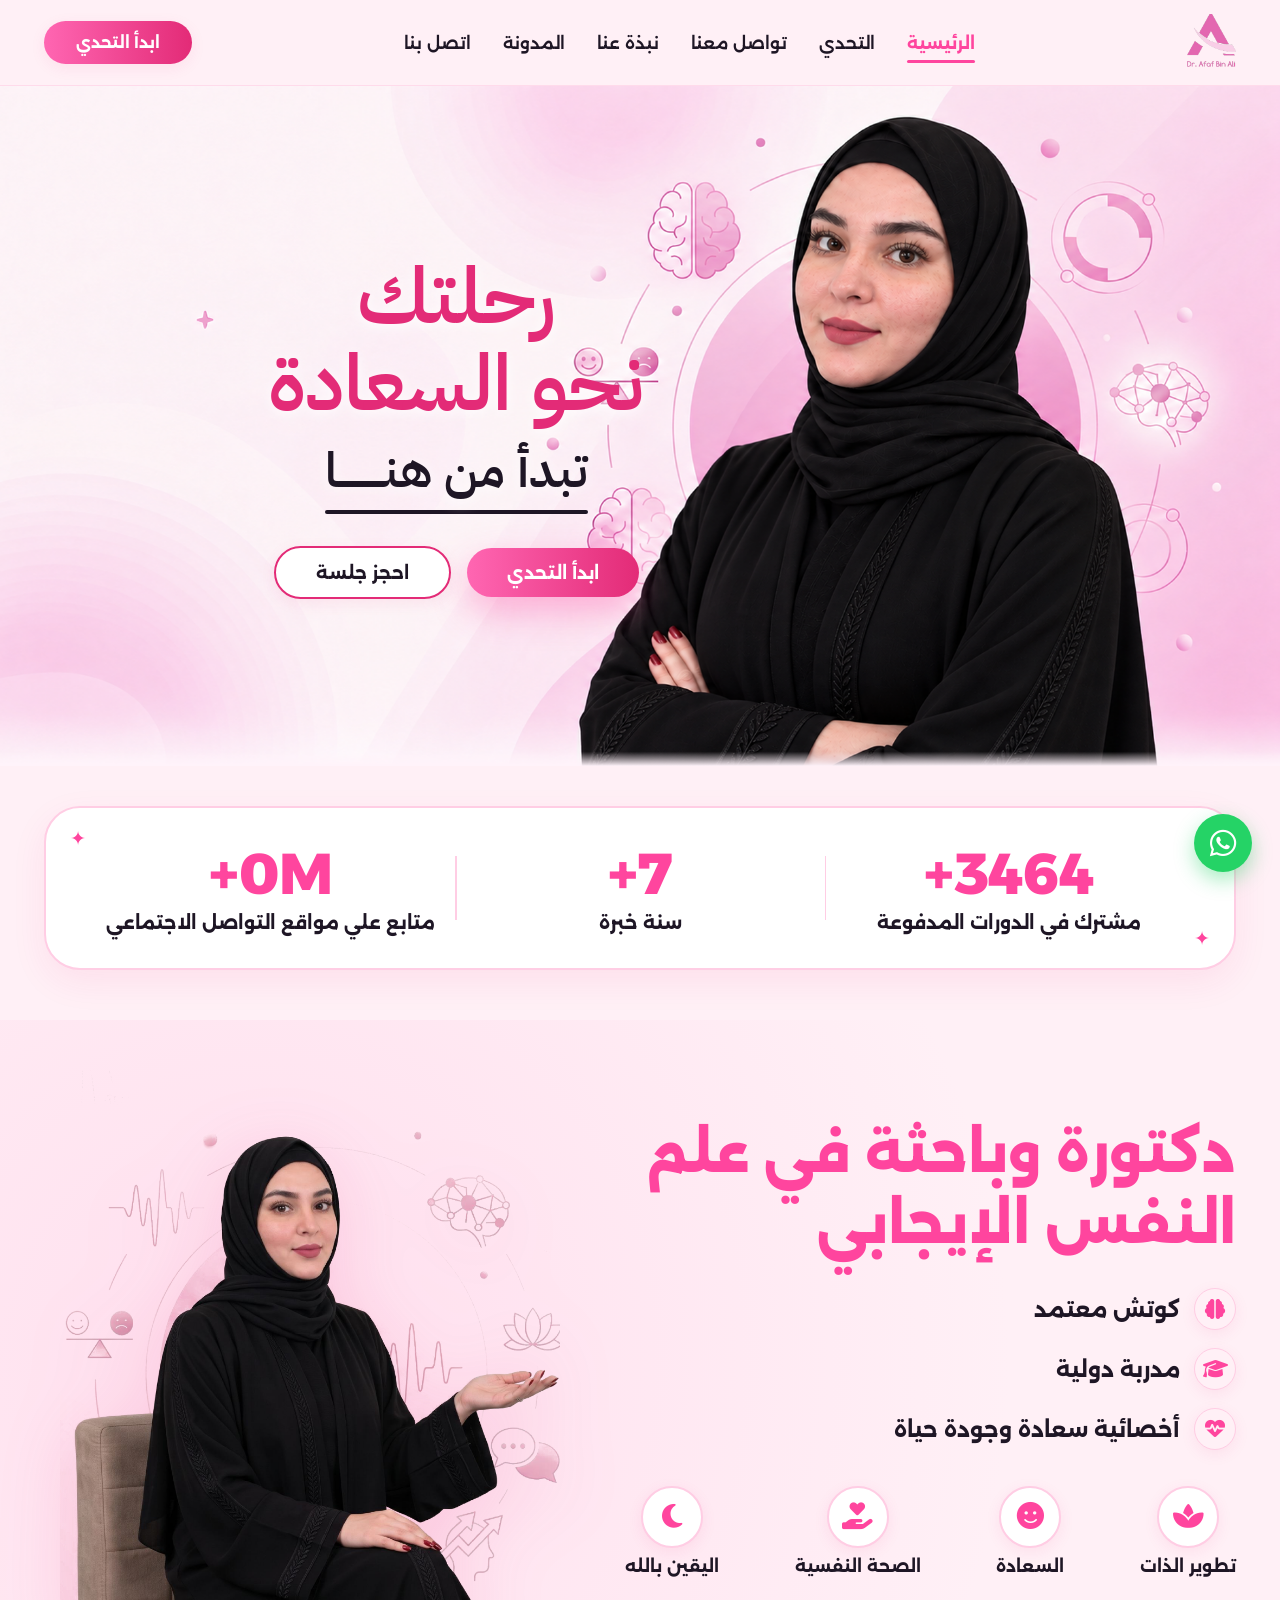
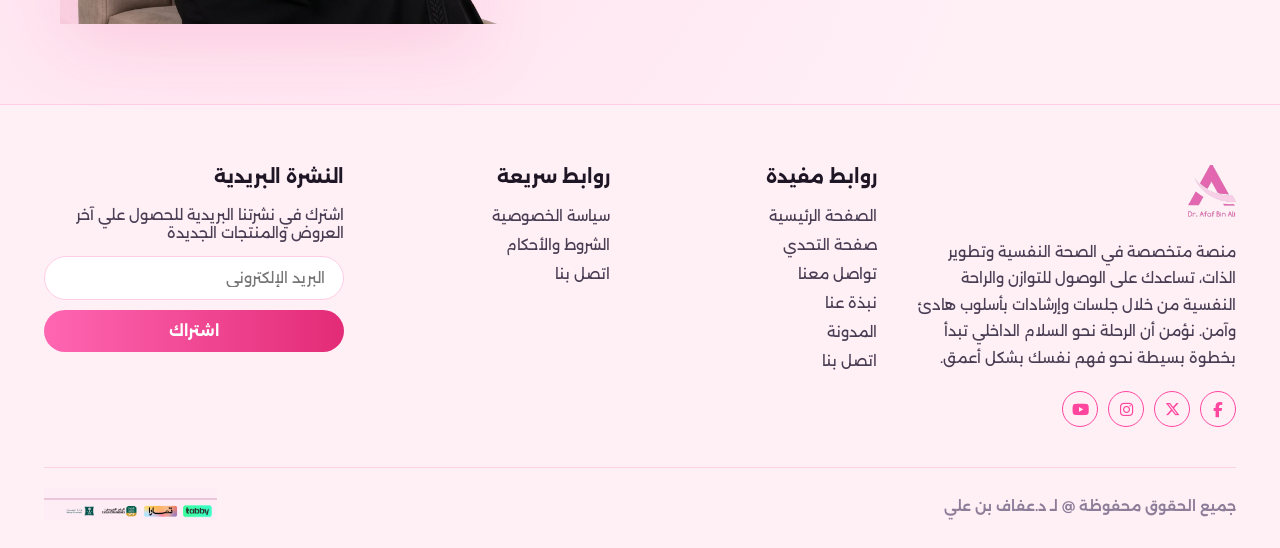
==== index.html @ 50ba805c "Initial commit: Complete Dr. Afaf Ben Ali website & assessment challenge page" ====
<!DOCTYPE html>
<html lang="ar" dir="rtl">
<head>
  <meta charset="UTF-8">
  <meta name="viewport" content="width=device-width, initial-scale=1.0">
  <title>د. عفاف بن علي | دكتورة وباحثة في علم النفس الإيجابي</title>
  
  <!-- SEO Meta Tags -->
  <meta name="description" content="منصة متخصصة في الصحة النفسية وتطوير الذات، تساعدك على الوصول للتوازن والراحة النفسية مع د. عفاف بن علي.">
  <meta name="keywords" content="عفاف بن علي, علم النفس الإيجابي, تطوير الذات, كوتش معتمد, الصحة النفسية, رحلتك نحو السعادة">
  <meta name="author" content="د. عفاف بن علي">
  
  <!-- Google Fonts: IBM Plex Sans Arabic + Alexandria + Cairo -->
  <link rel="preconnect" href="https://fonts.googleapis.com">
  <link rel="preconnect" href="https://fonts.gstatic.com" crossorigin>
  <link href="https://fonts.googleapis.com/css2?family=IBM+Plex+Sans+Arabic:wght@400;500;600;700&family=Alexandria:wght@400;600;700;800&family=Cairo:wght@400;600;700;800&display=swap" rel="stylesheet">
  
  <!-- Favicon -->
  <link rel="icon" type="image/png" href="assets/logo.png">
  
  <!-- FontAwesome Icons -->
  <link rel="stylesheet" href="https://cdnjs.cloudflare.com/ajax/libs/font-awesome/6.5.1/css/all.min.css">
  
  <!-- Core Stylesheet -->
  <link rel="stylesheet" href="index.css?v=4">
</head>
<body>

  <!-- ==================== SITE HEADER / NAVBAR ==================== -->
  <header class="site-header" id="header">
    <div class="container">
      <nav class="navbar">
        
        <!-- Logo -->
        <a href="#home" class="brand-logo" id="brandLogo">
          <img src="assets/logo.png" alt="د. عفاف بن علي - Dr. Afaf Ben Ali">
        </a>

        <!-- Navigation Links matching Figma -->
        <ul class="nav-menu" id="navMenu">
          <li><a href="#home" class="nav-link active">الرئيسية</a></li>
          <li><a href="challenge.html" class="nav-link">التحدي</a></li>
          <li><a href="#contact" class="nav-link">تواصل معنا</a></li>
          <li><a href="#about" class="nav-link">نبذة عنا</a></li>
          <li><a href="#blog" class="nav-link">المدونة</a></li>
          <li><a href="#contact" class="nav-link">اتصل بنا</a></li>
        </ul>

        <!-- Header CTA Button -->
        <div class="nav-cta">
          <a href="challenge.html" class="btn-pink-pill" id="headerCtaBtn">ابدأ التحدي</a>
        </div>

        <!-- Mobile Toggle Button -->
        <button class="mobile-toggle" id="mobileToggle" aria-label="القائمة">
          <i class="fa-solid fa-bars"></i>
        </button>

      </nav>
    </div>
  </header>

  <!-- ==================== HERO SECTION ==================== -->
  <section class="hero-section" id="home">
    <div class="container hero-container">

      <!-- Mobile-only full width visual -->
      <div class="hero-mobile-visual">
        <img src="assets/images/hero_person_mobile_blended.png" alt="د. عفاف بن علي" class="hero-mobile-img">
      </div>

      <!-- Text & Buttons Positioned on the LEFT (like Figma & PDF design) -->
      <div class="hero-content">
        <h1 class="hero-title">
          <div class="hero-title-line pink-title">رحلتك</div>
          <div class="hero-title-line pink-title">نحو السعادة</div>
          <div class="hero-title-line dark-title">
            تبدأ من هنـــــــــا
            <span class="title-underline"></span>
          </div>
        </h1>

        <div class="hero-buttons">
          <!-- Button 1 (Right in RTL): Solid Pink -->
          <a href="challenge.html" class="btn-hero-fill" id="heroStartBtn">ابدأ التحدي</a>
          <!-- Button 2 (Left in RTL): Outline Pink -->
          <a href="#book" class="btn-hero-outline" id="heroBookBtn">احجز جلسة</a>
        </div>
      </div>

    </div>
  </section>

  <!-- ==================== STATS COUNTER BAR ==================== -->
  <section class="stats-section" id="stats">
    <div class="container">
      <div class="stats-card">
        
        <!-- Stat Item 1 -->
        <div class="stat-item">
          <div class="stat-number" data-target="7000">+7000</div>
          <div class="stat-label">مشترك في الدورات المدفوعة</div>
        </div>

        <!-- Stat Item 2 -->
        <div class="stat-item">
          <div class="stat-number" data-target="16">+16</div>
          <div class="stat-label">سنة خبرة</div>
        </div>

        <!-- Stat Item 3 -->
        <div class="stat-item">
          <div class="stat-number" data-target="1000000">+1M</div>
          <div class="stat-label">متابع علي مواقع التواصل الاجتماعي</div>
        </div>

      </div>
    </div>
  </section>

  <!-- ==================== ABOUT & CREDENTIALS SECTION ==================== -->
  <section class="about-section" id="about">
    <div class="container">
      <div class="about-grid">
        
        <!-- Right Side (RTL): Title, Credentials & 4 Topic Badges -->
        <div class="about-content">
          <h2 class="about-title">
            دكتورة وباحثة
            <span class="pink-text">في علم النفس الإيجابي</span>
          </h2>

          <!-- Credentials List -->
          <ul class="credentials-list">
            <li class="credential-item">
              <span class="credential-icon"><i class="fa-solid fa-brain"></i></span>
              <span>كوتش معتمد</span>
            </li>
            <li class="credential-item">
              <span class="credential-icon"><i class="fa-solid fa-graduation-cap"></i></span>
              <span>مدربة دولية</span>
            </li>
            <li class="credential-item">
              <span class="credential-icon"><i class="fa-solid fa-heart-pulse"></i></span>
              <span>أخصائية سعادة وجودة حياة</span>
            </li>
          </ul>

          <!-- Topic Pill Badges Row (4 Items) -->
          <div class="topics-row">
            <div class="topic-badge-item">
              <div class="topic-circle"><i class="fa-solid fa-spa"></i></div>
              <span class="topic-title">تطوير الذات</span>
            </div>

            <div class="topic-badge-item">
              <div class="topic-circle"><i class="fa-solid fa-face-smile"></i></div>
              <span class="topic-title">السعادة</span>
            </div>

            <div class="topic-badge-item">
              <div class="topic-circle"><i class="fa-solid fa-hand-holding-heart"></i></div>
              <span class="topic-title">الصحة النفسية</span>
            </div>

            <div class="topic-badge-item">
              <div class="topic-circle"><i class="fa-solid fa-moon"></i></div>
              <span class="topic-title">اليقين بالله</span>
            </div>
          </div>

        </div>

        <!-- Left Side (RTL): Sitting Person Photo on Armchair -->
        <div class="about-visual">
          <img src="assets/images/about_person.png" alt="دكتورة وباحثة في علم النفس الإيجابي" class="about-person-img" id="aboutPersonImg">
        </div>

      </div>
    </div>
  </section>

  <!-- ==================== FOOTER SECTION ==================== -->
  <footer class="site-footer" id="contact">
    <div class="container">
      <div class="footer-grid">
        
        <!-- Col 1: Brand & Bio -->
        <div class="footer-brand">
          <img src="assets/logo.png" alt="د. عفاف بن علي" class="footer-logo">
          <p class="footer-desc">
            منصة متخصصة في الصحة النفسية وتطوير الذات، تساعدك على الوصول للتوازن والراحة النفسية من خلال جلسات وإرشادات بأسلوب هادئ وآمن. نؤمن أن الرحلة نحو السلام الداخلي تبدأ بخطوة بسيطة نحو فهم نفسك بشكل أعمق.
          </p>

          <!-- Social Links -->
          <div class="social-links">
            <a href="#" class="social-link" aria-label="Facebook"><i class="fa-brands fa-facebook-f"></i></a>
            <a href="#" class="social-link" aria-label="Twitter"><i class="fa-brands fa-x-twitter"></i></a>
            <a href="#" class="social-link" aria-label="Instagram"><i class="fa-brands fa-instagram"></i></a>
            <a href="#" class="social-link" aria-label="YouTube"><i class="fa-brands fa-youtube"></i></a>
          </div>
        </div>

        <!-- Col 2: Useful Links -->
        <div class="footer-column">
          <h3 class="footer-heading">روابط مفيدة</h3>
          <ul class="footer-menu">
            <li><a href="#home">الصفحة الرئيسية</a></li>
            <li><a href="#challenge">صفحة التحدي</a></li>
            <li><a href="#contact">تواصل معنا</a></li>
            <li><a href="#about">نبذة عنا</a></li>
            <li><a href="#blog">المدونة</a></li>
            <li><a href="#contact">اتصل بنا</a></li>
          </ul>
        </div>

        <!-- Col 3: Quick Links -->
        <div class="footer-column">
          <h3 class="footer-heading">روابط سريعة</h3>
          <ul class="footer-menu">
            <li><a href="#privacy">سياسة الخصوصية</a></li>
            <li><a href="#terms">الشروط والأحكام</a></li>
            <li><a href="#contact">اتصل بنا</a></li>
          </ul>
        </div>

        <!-- Col 4: Newsletter Box -->
        <div class="footer-column">
          <h3 class="footer-heading">النشرة البريدية</h3>
          <p class="newsletter-text">
            اشترك في نشرتنا البريدية للحصول علي آخر العروض والمنتجات الجديدة
          </p>
          
          <form class="newsletter-form" id="newsletterForm">
            <input type="email" placeholder="البريد الإلكتروني" class="input-pill" required id="newsletterInput">
            <button type="submit" class="btn-sub" id="newsletterSubmitBtn">اشتراك</button>
          </form>
        </div>

      </div>

      <!-- Bottom Bar & Payment Badges -->
      <div class="footer-bottom">
        <div class="copyright">
          جميع الحقوق محفوظة @ لـ د.عفاف بن علي
        </div>

        <div class="payment-badges">
          <img src="assets/images/payment_badges.png" alt="وسائل الدفع: تابي، تمارا، مدى، السجل التجاري" class="payment-img">
        </div>
      </div>

    </div>
  </footer>

  <!-- ==================== FLOATING WHATSAPP BUTTON ==================== -->
  <a href="https://wa.me/" target="_blank" rel="noopener noreferrer" class="whatsapp-float" aria-label="تواصل عبر واتساب" id="whatsappBtn">
    <i class="fa-brands fa-whatsapp"></i>
  </a>

  <!-- Core Javascript -->
  <script src="app.js"></script>

</body>
</html>
---- index.css ----
/* ==========================================================================
   DR. AFAF BEN ALI - FLUSH FAR LEFT HERO OVERLAY SYSTEM (الشماااااااااااااال)
   ========================================================================== */

@import url('https://fonts.googleapis.com/css2?family=IBM+Plex+Sans+Arabic:wght@400;500;600;700&family=Alexandria:wght@300;400;500;600;700;800;900&family=Cairo:wght@400;600;700;800;900&display=swap');

:root {
  --primary-pink: #E32B77;
  --bright-pink: #FF459E;
  --soft-pink-bg: #FFF0F6;
  --card-border: #FFCDE4;
  --text-dark: #1E1625;
  --text-body: #4A3E54;
  --text-muted: #8E7D99;
  --white: #FFFFFF;
  
  --btn-gradient: linear-gradient(90deg, #FF66B2 0%, #E32B77 100%);
  
  --shadow-sm: 0 4px 15px rgba(227, 43, 119, 0.08);
  --shadow-md: 0 12px 35px rgba(227, 43, 119, 0.14);
  --shadow-glow: 0 15px 35px rgba(255, 69, 158, 0.35);

  --font-main: 'Alexandria', 'Cairo', system-ui, sans-serif;
  --transition: all 0.3s cubic-bezier(0.16, 1, 0.3, 1);
}

*, *::before, *::after {
  box-sizing: border-box;
  margin: 0;
  padding: 0;
}

html, body {
  width: 100%;
  overflow-x: hidden;
  direction: rtl;
  scroll-behavior: smooth;
  font-family: var(--font-main);
  background-color: #FFF0F6;
  color: var(--text-dark);
}

a { text-decoration: none; color: inherit; transition: var(--transition); }
button { font-family: var(--font-main); border: none; outline: none; cursor: pointer; transition: var(--transition); }

.container {
  width: 100%;
  max-width: 1240px;
  margin: 0 auto;
  padding: 0 24px;
  position: relative;
}

/* ==================== SITE HEADER ==================== */
.site-header {
  position: relative;
  width: 100%;
  z-index: 1000;
  background: rgba(255, 240, 246, 0.96);
  backdrop-filter: blur(14px);
  -webkit-backdrop-filter: blur(14px);
  border-bottom: 1px solid rgba(255, 205, 228, 0.6);
}

.navbar {
  display: flex;
  align-items: center;
  justify-content: space-between;
  height: 85px;
}

.brand-logo img {
  height: 54px;
  width: auto;
  object-fit: contain;
}

.nav-menu {
  display: flex;
  align-items: center;
  gap: 32px;
  list-style: none;
}

.nav-link {
  font-size: 1.05rem;
  font-weight: 600;
  color: var(--text-dark);
  position: relative;
  padding: 6px 0;
}

.nav-link:hover, .nav-link.active {
  color: var(--bright-pink);
  font-weight: 700;
}

.nav-link.active::after {
  content: '';
  position: absolute;
  bottom: -4px;
  left: 0;
  right: 0;
  height: 3px;
  background: var(--bright-pink);
  border-radius: 99px;
}

.btn-pink-pill {
  padding: 12px 32px;
  font-size: 1rem;
  font-weight: 700;
  border-radius: 999px;
  background: var(--btn-gradient);
  color: var(--white);
  box-shadow: var(--shadow-sm);
  display: inline-flex;
  align-items: center;
  justify-content: center;
}

.btn-pink-pill:hover {
  transform: translateY(-2px);
  box-shadow: var(--shadow-glow);
}

.mobile-toggle {
  display: none;
  background: transparent;
  font-size: 1.8rem;
  color: var(--bright-pink);
}

/* ==========================================================================
/* ==========================================================================
   HERO SECTION - TEXT & BUTTONS POSITIONED ON THE LEFT (FIGMA & PDF DESIGN)
   ========================================================================== */
.hero-section {
  position: relative;
  width: 100%;
  min-height: 680px;
  background-image: url('assets/main_banner.png');
  background-repeat: no-repeat;
  background-position: right top;
  background-size: cover;
  display: flex;
  align-items: center;
  overflow: hidden;
}

.hero-mobile-visual {
  display: none;
}

.hero-container {
  display: flex;
  align-items: center;
  justify-content: flex-end; /* In RTL (dir="rtl"), flex-end is the LEFT SIDE! */
  width: 100%;
  max-width: 100%;
  padding-left: 20px;
  padding-right: 20px;
  margin: 0;
  height: 100%;
}

.hero-content {
  width: 100%;
  max-width: 873px;
  margin-right: auto; /* In RTL, pushes the element completely to the LEFT edge */
  margin-left: 0;
  text-align: center; /* Figma Horizontal align: Center */
  z-index: 10;
}

.hero-title {
  font-family: 'IBM Plex Sans Arabic', sans-serif;
  font-weight: 600;
  font-size: clamp(2.8rem, 6.2vw, 130px);
  line-height: clamp(3.1rem, 6.8vw, 145px);
  letter-spacing: 0;
  margin-bottom: 24px;
  text-align: center;
  text-shadow: 0 2px 14px rgba(255, 255, 255, 0.95);
}

.hero-title-line {
  display: block;
  text-align: center;
}

.hero-title .pink-title {
  color: var(--primary-pink);
  font-family: 'IBM Plex Sans Arabic', sans-serif;
  font-weight: 600;
}

.hero-title .dark-title {
  display: block;
  font-family: 'IBM Plex Sans Arabic', sans-serif;
  font-size: clamp(1.8rem, 3.8vw, 75px);
  line-height: 1.25;
  font-weight: 600;
  color: var(--text-dark);
  margin-top: 14px;
  position: relative;
  width: fit-content;
  margin-right: auto;
  margin-left: auto;
  text-align: center;
}

.hero-title .title-underline {
  display: block;
  width: 100%;
  height: 4px;
  background: var(--text-dark);
  border-radius: 2px;
  margin-top: 8px;
}

.hero-buttons {
  display: flex;
  align-items: center;
  justify-content: center;
  gap: 16px;
  margin-top: 32px;
}

/* Button 1 (Right in RTL): Solid Pink */
.btn-hero-fill {
  padding: 14px 40px;
  font-size: 1.1rem;
  font-weight: 700;
  color: var(--white);
  background: var(--btn-gradient);
  border-radius: 999px;
  box-shadow: var(--shadow-glow);
  display: inline-flex;
  align-items: center;
  justify-content: center;
  white-space: nowrap;
}

.btn-hero-fill:hover {
  transform: translateY(-3px);
  box-shadow: 0 16px 36px rgba(227, 43, 119, 0.45);
}

/* Button 2 (Left in RTL): Outline Pink */
.btn-hero-outline {
  padding: 14px 40px;
  font-size: 1.1rem;
  font-weight: 700;
  color: var(--text-dark);
  background: rgba(255, 255, 255, 0.95);
  border: 2px solid var(--primary-pink);
  border-radius: 999px;
  box-shadow: var(--shadow-sm);
  display: inline-flex;
  align-items: center;
  justify-content: center;
  white-space: nowrap;
  backdrop-filter: blur(8px);
  -webkit-backdrop-filter: blur(8px);
}

.btn-hero-outline:hover {
  background: rgba(227, 43, 119, 0.08);
  color: var(--primary-pink);
  transform: translateY(-3px);
}

/* ==================== STATS SECTION ==================== */
.stats-section {
  padding: 40px 0 50px 0;
  position: relative;
  z-index: 20;
}

.stats-card {
  background: var(--white);
  border: 2px solid var(--card-border);
  border-radius: 36px;
  padding: 34px 40px;
  box-shadow: 0 12px 35px rgba(227, 43, 119, 0.08);
  display: grid;
  grid-template-columns: repeat(3, 1fr);
  align-items: center;
  position: relative;
}

.stats-card::before, .stats-card::after {
  content: '✦';
  position: absolute;
  color: var(--bright-pink);
  font-size: 1.2rem;
}

.stats-card::before { top: 18px; left: 24px; }
.stats-card::after { bottom: 18px; right: 24px; }

.stat-item {
  text-align: center;
  position: relative;
  padding: 0 16px;
}

.stat-item:not(:last-child)::after {
  content: '';
  position: absolute;
  top: 15%;
  left: 0;
  height: 70%;
  width: 1.5px;
  background: var(--card-border);
}

.stat-number {
  font-size: 3.6rem;
  font-weight: 800;
  color: var(--bright-pink);
  line-height: 1.1;
  direction: ltr;
  display: inline-block;
}

.stat-label {
  font-size: 1.15rem;
  font-weight: 700;
  color: var(--text-dark);
  margin-top: 6px;
}

/* ==================== ABOUT SECTION ==================== */
.about-section {
  padding: 50px 0 80px 0;
  background: radial-gradient(circle at 20% 50%, rgba(255, 192, 223, 0.35) 0%, rgba(255, 240, 246, 0) 70%);
}

.about-grid {
  display: grid;
  grid-template-columns: 1.15fr 1fr;
  align-items: center;
  gap: 50px;
}

.about-visual {
  display: flex;
  justify-content: center;
  position: relative;
}

.about-person-img {
  width: 100%;
  max-width: 500px;
  height: auto;
  object-fit: contain;
  filter: drop-shadow(0 15px 35px rgba(227, 43, 119, 0.15));
}

.about-content {
  text-align: right;
}

.about-title {
  font-size: 3.4rem;
  font-weight: 800;
  color: var(--bright-pink);
  line-height: 1.3;
  margin-bottom: 28px;
}

.about-title .pink-text {
  color: var(--bright-pink);
}

.credentials-list {
  display: flex;
  flex-direction: column;
  gap: 18px;
  margin-bottom: 36px;
  list-style: none;
}

.credential-item {
  display: flex;
  align-items: center;
  justify-content: flex-start;
  gap: 14px;
  font-size: 1.35rem;
  font-weight: 700;
  color: var(--text-dark);
}

.credential-icon {
  width: 42px;
  height: 42px;
  border-radius: 50%;
  background: #FFF0F6;
  border: 1px solid var(--card-border);
  display: flex;
  align-items: center;
  justify-content: center;
  color: var(--bright-pink);
  font-size: 1.25rem;
  flex-shrink: 0;
  box-shadow: var(--shadow-sm);
}

.topics-row {
  display: flex;
  align-items: center;
  justify-content: space-between;
  gap: 16px;
}

.topic-badge-item {
  display: flex;
  flex-direction: column;
  align-items: center;
  gap: 8px;
  text-align: center;
}

.topic-circle {
  width: 62px;
  height: 62px;
  border-radius: 50%;
  background: var(--white);
  border: 2px solid var(--card-border);
  display: flex;
  align-items: center;
  justify-content: center;
  font-size: 1.7rem;
  color: var(--bright-pink);
  box-shadow: var(--shadow-sm);
  transition: var(--transition);
}

.topic-badge-item:hover .topic-circle {
  transform: translateY(-4px) scale(1.06);
  border-color: var(--bright-pink);
}

.topic-title {
  font-size: 1.05rem;
  font-weight: 700;
  color: var(--text-dark);
}

/* ==================== FOOTER ==================== */
.site-footer {
  background: #FFF0F6;
  border-top: 1px solid var(--card-border);
  padding: 60px 0 24px 0;
}

.footer-grid {
  display: grid;
  grid-template-columns: 1.4fr 1fr 1fr 1.3fr;
  gap: 36px;
  margin-bottom: 40px;
}

.footer-logo {
  height: 52px;
  margin-bottom: 18px;
}

.footer-desc {
  font-size: 0.92rem;
  line-height: 1.8;
  color: var(--text-body);
  margin-bottom: 20px;
}

.social-links {
  display: flex;
  align-items: center;
  gap: 10px;
}

.social-link {
  width: 36px;
  height: 36px;
  border-radius: 50%;
  border: 1px solid var(--bright-pink);
  color: var(--bright-pink);
  display: flex;
  align-items: center;
  justify-content: center;
  font-size: 0.95rem;
}

.social-link:hover {
  background: var(--bright-pink);
  color: var(--white);
}

.footer-heading {
  font-size: 1.15rem;
  font-weight: 700;
  color: var(--text-dark);
  margin-bottom: 18px;
}

.footer-menu {
  list-style: none;
  display: flex;
  flex-direction: column;
  gap: 10px;
}

.footer-menu a {
  font-size: 0.92rem;
  color: var(--text-body);
}

.footer-menu a:hover {
  color: var(--bright-pink);
}

.newsletter-text {
  font-size: 0.92rem;
  color: var(--text-body);
  margin-bottom: 14px;
}

.newsletter-form {
  display: flex;
  flex-direction: column;
  gap: 10px;
}

.input-pill {
  width: 100%;
  padding: 12px 18px;
  border-radius: 999px;
  border: 1.5px solid var(--card-border);
  outline: none;
  font-family: var(--font-main);
  font-size: 0.92rem;
  background: var(--white);
}

.input-pill:focus {
  border-color: var(--bright-pink);
}

.btn-sub {
  padding: 12px 24px;
  border-radius: 999px;
  background: var(--btn-gradient);
  color: var(--white);
  font-weight: 700;
  font-size: 0.92rem;
}

.footer-bottom {
  border-top: 1px solid rgba(227, 43, 119, 0.15);
  padding-top: 20px;
  display: flex;
  align-items: center;
  justify-content: space-between;
  flex-wrap: wrap;
  gap: 16px;
}

.copyright {
  font-size: 0.88rem;
  font-weight: 600;
  color: var(--text-muted);
}

.payment-img {
  height: 32px;
  width: auto;
  object-fit: contain;
}

/* Floating WhatsApp Button */
.whatsapp-float {
  position: fixed;
  bottom: 28px;
  right: 28px;
  width: 58px;
  height: 58px;
  border-radius: 50%;
  background: #25D366;
  color: white;
  display: flex;
  align-items: center;
  justify-content: center;
  font-size: 1.9rem;
  box-shadow: 0 8px 20px rgba(37, 211, 102, 0.4);
  z-index: 999;
}

.whatsapp-float:hover {
  transform: scale(1.1);
}

/* ==================== RESPONSIVE DESIGN (ALL DEVICES) ==================== */
@media (max-width: 1200px) {
  .hero-container {
    padding-left: 40px;
    padding-right: 40px;
  }
  .about-person-img {
    max-width: 440px;
  }
  .about-grid {
    gap: 36px;
  }
}

@media (max-width: 992px) {
  /* Navbar & Mobile Menu Drawer */
  .site-header {
    width: 100% !important;
    max-width: 100vw !important;
    box-sizing: border-box !important;
  }

  .site-header .container {
    padding: 0 16px !important;
    width: 100% !important;
    max-width: 100% !important;
    box-sizing: border-box !important;
  }

  .navbar {
    height: 75px;
    display: flex !important;
    direction: rtl !important;
    align-items: center !important;
    justify-content: space-between !important;
    width: 100% !important;
    max-width: 100% !important;
    box-sizing: border-box !important;
  }

  .brand-logo {
    display: flex !important;
    align-items: center !important;
    z-index: 1001 !important;
    flex-shrink: 0 !important;
  }

  .brand-logo img {
    height: 48px !important;
    width: auto !important;
    display: block !important;
    object-fit: contain !important;
  }

  .nav-cta {
    display: none !important;
  }

  .mobile-toggle {
    display: flex !important;
    align-items: center !important;
    justify-content: center !important;
    width: 44px !important;
    height: 44px !important;
    font-size: 1.5rem !important;
    color: var(--bright-pink) !important;
    background: #ffffff !important;
    border: 1.5px solid var(--card-border) !important;
    border-radius: 12px !important;
    box-shadow: var(--shadow-sm) !important;
    cursor: pointer !important;
    flex-shrink: 0 !important;
  }

  .nav-menu {
    position: fixed;
    top: 75px;
    left: 0;
    right: 0;
    background: rgba(255, 240, 246, 0.98);
    backdrop-filter: blur(20px);
    -webkit-backdrop-filter: blur(20px);
    flex-direction: column;
    padding: 24px;
    gap: 16px;
    border-bottom: 2px solid var(--card-border);
    box-shadow: 0 16px 36px rgba(227, 43, 119, 0.15);
    transform: translateY(-130%);
    opacity: 0;
    pointer-events: none;
    transition: transform 0.35s cubic-bezier(0.16, 1, 0.3, 1), opacity 0.3s ease;
    z-index: 999;
    display: none !important;
  }

  .nav-menu.active {
    transform: translateY(0);
    opacity: 1;
    pointer-events: auto;
    display: flex !important;
  }

  .nav-link {
    font-size: 1.15rem;
    text-align: center;
    padding: 8px 0;
    width: 100%;
  }

  /* HERO ON MOBILE: IMAGE ON TOP (FULL WIDTH), TEXT BELOW */
  .hero-section {
    background-image: none !important;
    background: radial-gradient(circle at 50% 18%, rgba(255, 192, 223, 0.45) 0%, rgba(255, 240, 246, 1) 65%), #FFF0F6 !important;
    min-height: auto;
    padding: 0 0 36px 0;
  }

  .hero-container {
    display: flex;
    flex-direction: column;
    align-items: center;
    justify-content: center;
    padding: 0;
    width: 100%;
    max-width: 100%;
    margin: 0 auto;
  }

  .hero-mobile-visual {
    display: block !important;
    width: 100%;
    margin: 0 0 16px 0;
    padding: 0;
    line-height: 0;
    overflow: hidden;
  }

  .hero-mobile-img {
    width: 100% !important;
    max-width: 100% !important;
    height: auto !important;
    display: block !important;
    margin: 0 !important;
    border-radius: 0 !important;
  }

  .hero-content {
    width: 100%;
    max-width: 540px;
    margin: 0 auto;
    text-align: center;
    background: transparent !important;
    box-shadow: none !important;
    border: none !important;
    padding: 0 20px !important;
    box-sizing: border-box;
    backdrop-filter: none !important;
    -webkit-backdrop-filter: none !important;
  }

  .hero-title {
    font-family: 'IBM Plex Sans Arabic', sans-serif;
    font-size: clamp(2rem, 7vw, 3rem);
    text-align: center;
    line-height: 1.25;
    margin-bottom: 16px;
    text-shadow: none;
  }

  .hero-title-line {
    text-align: center;
  }

  .hero-title .dark-title {
    margin: 10px auto 0 auto;
    font-size: clamp(1.5rem, 5vw, 2.2rem);
    text-align: center;
    width: fit-content;
  }

  .hero-buttons {
    display: flex;
    flex-direction: column;
    align-items: center;
    justify-content: center;
    gap: 12px;
    width: 100%;
    max-width: 320px;
    margin: 24px auto 0 auto;
  }

  .btn-hero-fill, .btn-hero-outline {
    width: 100%;
    text-align: center;
    padding: 13px 24px;
    font-size: 1.05rem;
  }

  /* STATS SECTION */
  .stats-section {
    padding: 20px 0 40px 0;
  }

  .stats-card {
    grid-template-columns: 1fr;
    gap: 24px;
    padding: 28px 24px;
    border-radius: 28px;
  }

  .stat-item:not(:last-child)::after {
    display: block;
    top: auto;
    bottom: -12px;
    left: 15%;
    right: 15%;
    width: 70%;
    height: 1.5px;
  }

  /* ABOUT ON MOBILE: IMAGE ON TOP, TEXT BELOW */
  .about-section {
    padding: 40px 0 60px 0;
  }

  .about-grid {
    grid-template-columns: 1fr;
    gap: 32px;
    text-align: center;
  }

  .about-visual {
    order: -1; /* Picture on top */
    display: flex;
    justify-content: center;
    align-items: center;
    width: 100%;
  }

  .about-person-img {
    max-width: 360px;
    width: 85%;
    display: block;
    margin: 0 auto;
  }

  .about-content {
    order: 2;
    text-align: center;
    max-width: 540px;
    margin: 0 auto;
  }

  .about-title {
    font-size: clamp(2rem, 5.5vw, 2.7rem);
    text-align: center;
    margin-bottom: 24px;
  }

  .credentials-list {
    display: flex;
    flex-direction: column;
    align-items: center;
    gap: 16px;
    max-width: 340px;
    margin: 0 auto 32px auto;
  }

  .credential-item {
    display: flex;
    align-items: center;
    justify-content: flex-start;
    gap: 14px;
    width: 100%;
    font-size: 1.15rem;
  }

  .credential-icon {
    width: 42px;
    height: 42px;
    border-radius: 50%;
    background: #FFF0F6;
    border: 1px solid var(--card-border);
    display: flex;
    align-items: center;
    justify-content: center;
    color: var(--bright-pink);
    font-size: 1.2rem;
    flex-shrink: 0;
    box-shadow: var(--shadow-sm);
  }

  /* 4 Topic Badges on Mobile: Balanced 2x2 Grid */
  .topics-row {
    display: grid;
    grid-template-columns: repeat(2, 1fr);
    gap: 20px 16px;
    max-width: 320px;
    margin: 0 auto;
  }

  .topic-badge-item {
    display: flex;
    flex-direction: column;
    align-items: center;
    gap: 8px;
    text-align: center;
  }

  /* FOOTER */
  .footer-grid {
    grid-template-columns: 1fr;
    text-align: center;
    gap: 32px;
  }

  .footer-brand {
    display: flex;
    flex-direction: column;
    align-items: center;
  }

  .footer-desc {
    text-align: center;
    max-width: 90%;
    margin: 0 auto 20px auto;
  }

  .social-links {
    justify-content: center;
  }

  .footer-column {
    text-align: center;
  }

  .newsletter-form {
    max-width: 320px;
    margin: 0 auto;
  }

  .footer-bottom {
    flex-direction: column;
    text-align: center;
    gap: 16px;
  }

  .whatsapp-float {
    bottom: 20px;
    right: 20px;
    width: 52px;
    height: 52px;
    font-size: 1.6rem;
  }
}

@media (max-width: 576px) {
  .hero-mobile-img {
    width: 100% !important;
    max-width: 100% !important;
    border-radius: 0 !important;
  }

  .about-person-img {
    max-width: 310px;
    width: 90%;
  }

  .stats-card {
    padding: 22px 16px;
  }

  .stat-number {
    font-size: 2.7rem;
  }

  .stat-label {
    font-size: 0.95rem;
  }

  .topic-circle {
    width: 56px;
    height: 56px;
    font-size: 1.45rem;
  }

  .topic-title {
    font-size: 0.92rem;
  }
}
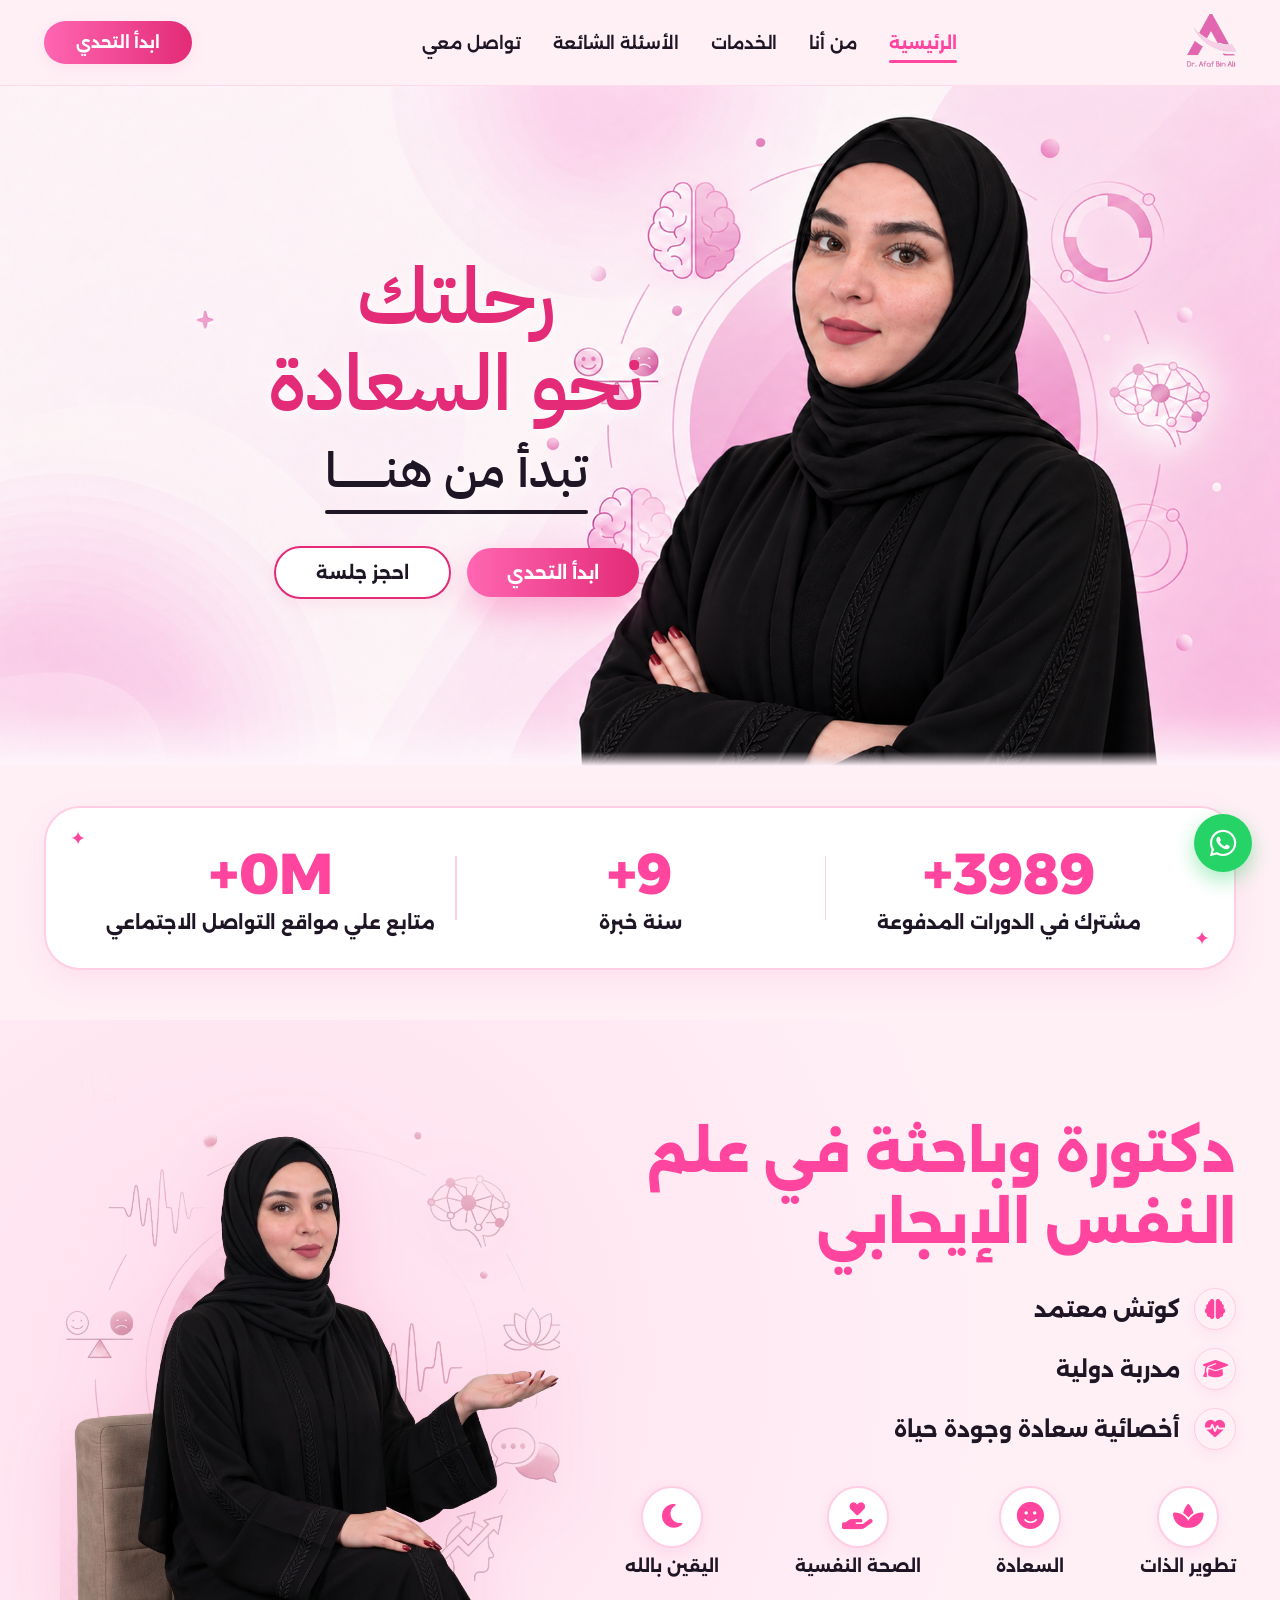
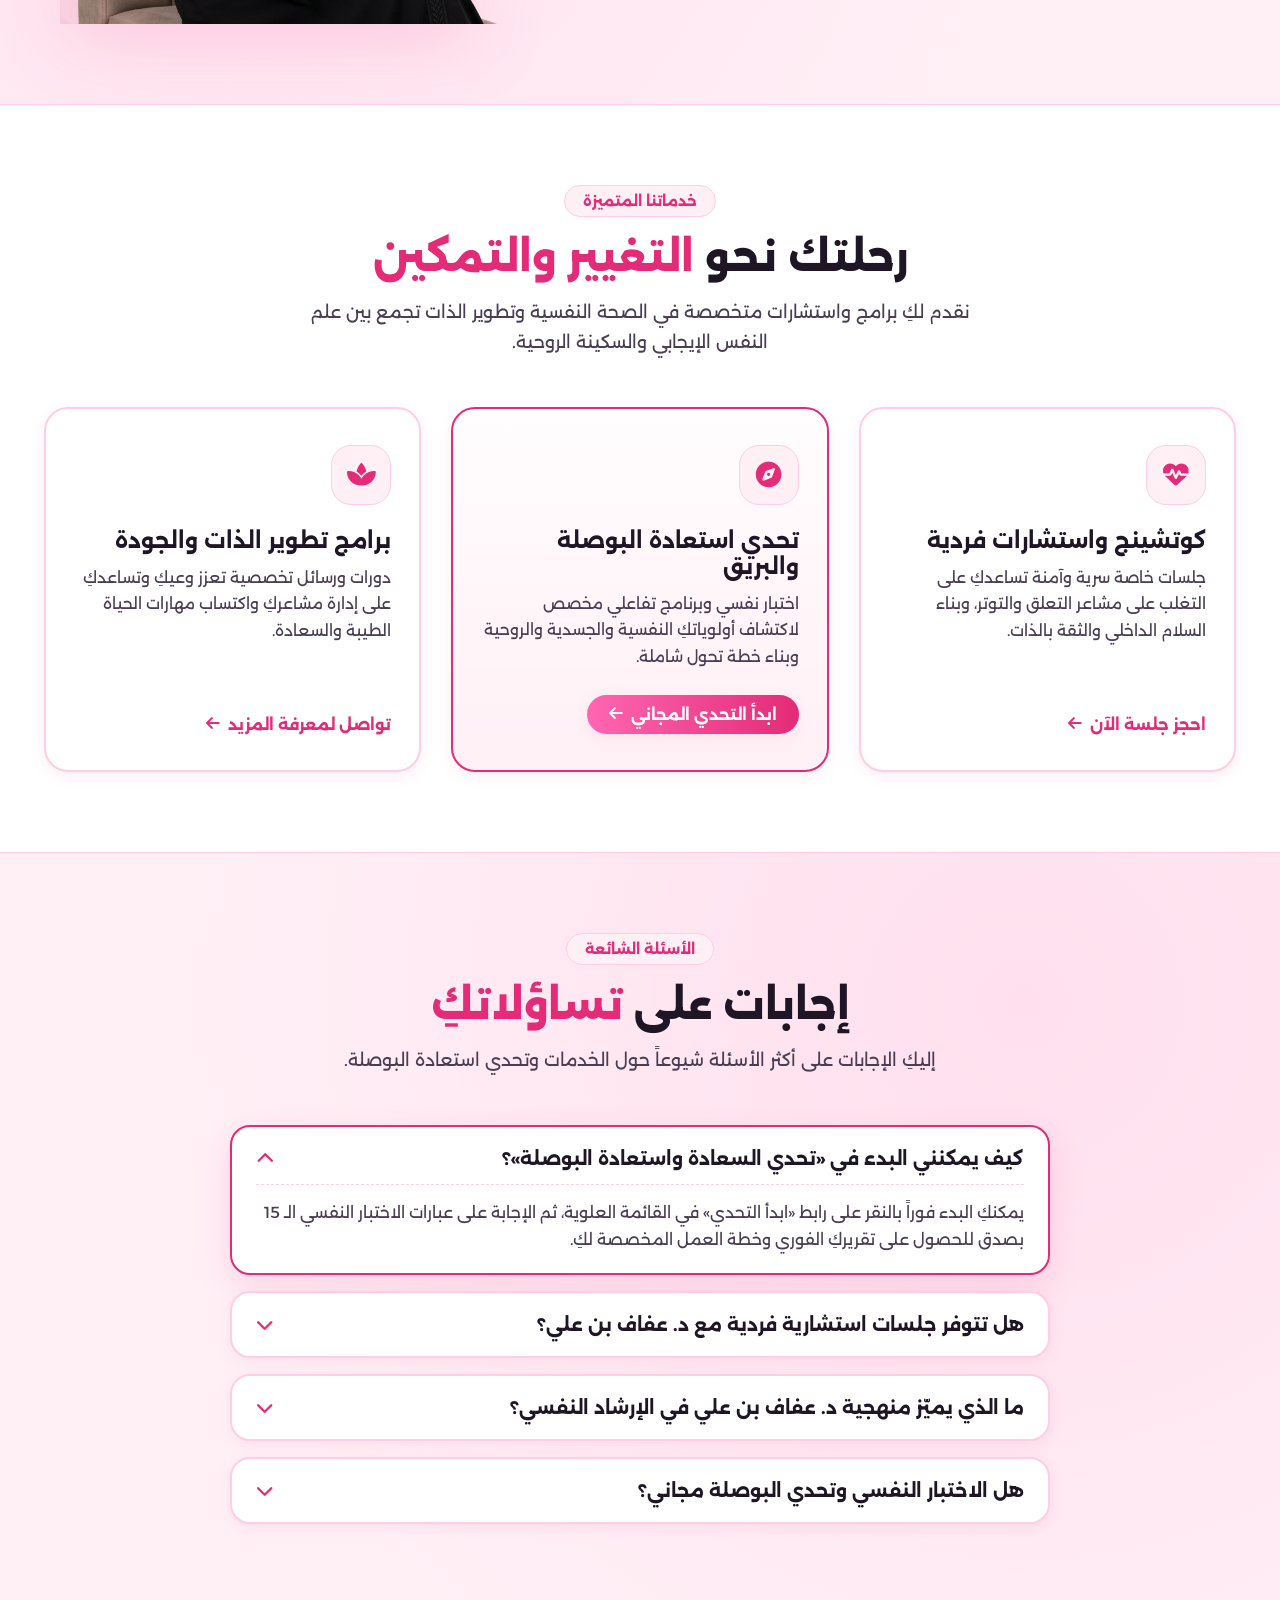
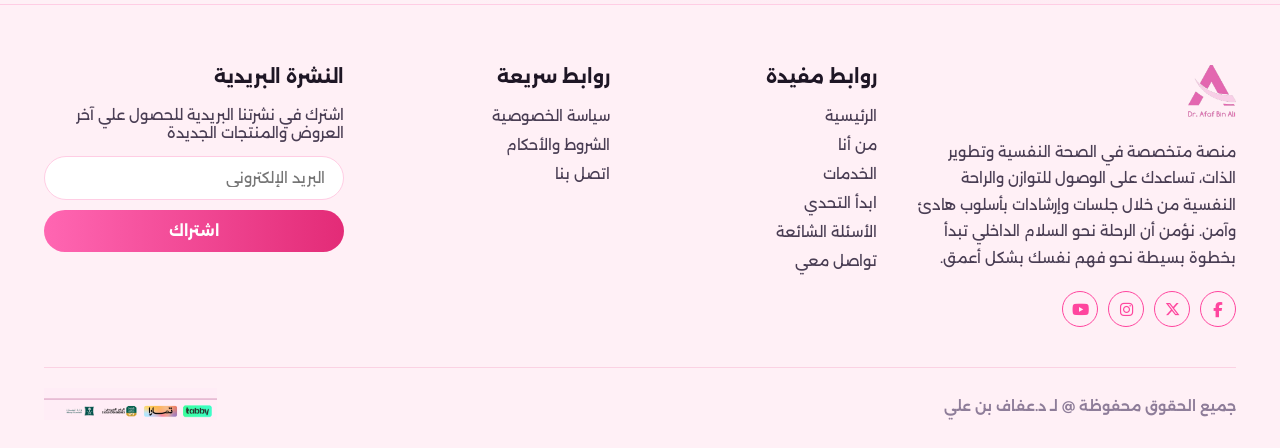
==== commit c02a1bef: "Update navbar links order, add Services & FAQ sections, and restore header CTA button" ====
--- a/index.html
+++ b/index.html
@@ -36,14 +36,14 @@
           <img src="assets/logo.png" alt="د. عفاف بن علي - Dr. Afaf Ben Ali">
         </a>
 
-        <!-- Navigation Links matching Figma -->
+        <!-- Navigation Links matching design -->
         <ul class="nav-menu" id="navMenu">
           <li><a href="#home" class="nav-link active">الرئيسية</a></li>
-          <li><a href="challenge.html" class="nav-link">التحدي</a></li>
-          <li><a href="#contact" class="nav-link">تواصل معنا</a></li>
-          <li><a href="#about" class="nav-link">نبذة عنا</a></li>
-          <li><a href="#blog" class="nav-link">المدونة</a></li>
-          <li><a href="#contact" class="nav-link">اتصل بنا</a></li>
+          <li><a href="#about" class="nav-link">من أنا</a></li>
+          <li><a href="#services" class="nav-link">الخدمات</a></li>
+          <li><a href="#faq" class="nav-link">الأسئلة الشائعة</a></li>
+          <li><a href="#contact" class="nav-link">تواصل معي</a></li>
+          <li class="mobile-only-link"><a href="challenge.html" class="nav-link">ابدأ التحدي</a></li>
         </ul>
 
         <!-- Header CTA Button -->
@@ -180,6 +180,116 @@
     </div>
   </section>
 
+  <!-- ==================== SERVICES SECTION ==================== -->
+  <section class="services-section" id="services">
+    <div class="container">
+      <div class="section-header text-center">
+        <span class="section-subtitle-badge">خدماتنا المتميزة</span>
+        <h2 class="section-title">رحلتك نحو <span class="pink-text">التغيير والتمكين</span></h2>
+        <p class="section-description">
+          نقدم لكِ برامج واستشارات متخصصة في الصحة النفسية وتطوير الذات تجمع بين علم النفس الإيجابي والسكينة الروحية.
+        </p>
+      </div>
+
+      <div class="services-grid">
+        <!-- Service Card 1 -->
+        <div class="service-card">
+          <div class="service-icon-wrap">
+            <i class="fa-solid fa-heart-pulse"></i>
+          </div>
+          <h3 class="service-card-title">كوتشينج واستشارات فردية</h3>
+          <p class="service-card-desc">
+            جلسات خاصة سرية وآمنة تساعدكِ على التغلب على مشاعر التعلق والتوتر، وبناء السلام الداخلي والثقة بالذات.
+          </p>
+          <a href="#contact" class="service-link">احجز جلسة الآن <i class="fa-solid fa-arrow-left"></i></a>
+        </div>
+
+        <!-- Service Card 2 -->
+        <div class="service-card feature-card">
+          <div class="service-icon-wrap">
+            <i class="fa-solid fa-compass"></i>
+          </div>
+          <h3 class="service-card-title">تحدي استعادة البوصلة والبريق</h3>
+          <p class="service-card-desc">
+            اختبار نفسي وبرنامج تفاعلي مخصص لاكتشاف أولوياتكِ النفسية والجسدية والروحية وبناء خطة تحول شاملة.
+          </p>
+          <a href="challenge.html" class="service-link btn-service-pink">ابدأ التحدي المجاني <i class="fa-solid fa-arrow-left"></i></a>
+        </div>
+
+        <!-- Service Card 3 -->
+        <div class="service-card">
+          <div class="service-icon-wrap">
+            <i class="fa-solid fa-spa"></i>
+          </div>
+          <h3 class="service-card-title">برامج تطوير الذات والجودة</h3>
+          <p class="service-card-desc">
+            دورات ورسائل تخصصية تعزز وعيكِ وتساعدكِ على إدارة مشاعركِ واكتساب مهارات الحياة الطيبة والسعادة.
+          </p>
+          <a href="#contact" class="service-link">تواصل لمعرفة المزيد <i class="fa-solid fa-arrow-left"></i></a>
+        </div>
+      </div>
+    </div>
+  </section>
+
+  <!-- ==================== FAQ SECTION ==================== -->
+  <section class="faq-section" id="faq">
+    <div class="container">
+      <div class="section-header text-center">
+        <span class="section-subtitle-badge">الأسئلة الشائعة</span>
+        <h2 class="section-title">إجابات على <span class="pink-text">تساؤلاتكِ</span></h2>
+        <p class="section-description">
+          إليكِ الإجابات على أكثر الأسئلة شيوعاً حول الخدمات وتحدي استعادة البوصلة.
+        </p>
+      </div>
+
+      <div class="faq-container">
+        <!-- FAQ 1 -->
+        <details class="faq-item" open>
+          <summary class="faq-question">
+            <span>كيف يمكنني البدء في «تحدي السعادة واستعادة البوصلة»؟</span>
+            <i class="fa-solid fa-chevron-down faq-icon"></i>
+          </summary>
+          <div class="faq-answer">
+            <p>يمكنكِ البدء فوراً بالنقر على رابط «ابدأ التحدي» في القائمة العلوية، ثم الإجابة على عبارات الاختبار النفسي الـ 15 بصدق للحصول على تقريركِ الفوري وخطة العمل المخصصة لكِ.</p>
+          </div>
+        </details>
+
+        <!-- FAQ 2 -->
+        <details class="faq-item">
+          <summary class="faq-question">
+            <span>هل تتوفر جلسات استشارية فردية مع د. عفاف بن علي؟</span>
+            <i class="fa-solid fa-chevron-down faq-icon"></i>
+          </summary>
+          <div class="faq-answer">
+            <p>نعم، تتوفر جلسات كوتشينج وإرشاد نفسي أونلاين في بيئة آمنة وداعمة لمساعدتكِ على تجاوز التحديات واستعادة التوازن النفسي والروحي.</p>
+          </div>
+        </details>
+
+        <!-- FAQ 3 -->
+        <details class="faq-item">
+          <summary class="faq-question">
+            <span>ما الذي يميّز منهجية د. عفاف بن علي في الإرشاد النفسي؟</span>
+            <i class="fa-solid fa-chevron-down faq-icon"></i>
+          </summary>
+          <div class="faq-answer">
+            <p>ترتكز المنهجية على الدمج الفريد بين علم النفس الإيجابي، والعلوم الإكلينيكية، والتغذية العلاجية، وتدبر القرآن الكريم لبناء سند حقيقي وسكينة داخلية دائمين.</p>
+          </div>
+        </details>
+
+        <!-- FAQ 4 -->
+        <details class="faq-item">
+          <summary class="faq-question">
+            <span>هل الاختبار النفسي وتحدي البوصلة مجاني؟</span>
+            <i class="fa-solid fa-chevron-down faq-icon"></i>
+          </summary>
+          <div class="faq-answer">
+            <p>نعم، الاختبار النفسي وتحدي استعادة البوصلة مجاني بالكامل كمبادرة لمساعدتكِ على فهم احتياجاتكِ النفسية وتوجيه خطواتكِ الأولى نحو السعادة.</p>
+          </div>
+        </details>
+      </div>
+    </div>
+  </section>
+
   <!-- ==================== FOOTER SECTION ==================== -->
   <footer class="site-footer" id="contact">
     <div class="container">
@@ -205,12 +315,12 @@
         <div class="footer-column">
           <h3 class="footer-heading">روابط مفيدة</h3>
           <ul class="footer-menu">
-            <li><a href="#home">الصفحة الرئيسية</a></li>
-            <li><a href="#challenge">صفحة التحدي</a></li>
-            <li><a href="#contact">تواصل معنا</a></li>
-            <li><a href="#about">نبذة عنا</a></li>
-            <li><a href="#blog">المدونة</a></li>
-            <li><a href="#contact">اتصل بنا</a></li>
+            <li><a href="#home">الرئيسية</a></li>
+            <li><a href="#about">من أنا</a></li>
+            <li><a href="#services">الخدمات</a></li>
+            <li><a href="challenge.html">ابدأ التحدي</a></li>
+            <li><a href="#faq">الأسئلة الشائعة</a></li>
+            <li><a href="#contact">تواصل معي</a></li>
           </ul>
         </div>
 
--- a/index.css
+++ b/index.css
@@ -80,6 +80,10 @@
   align-items: center;
   gap: 32px;
   list-style: none;
+}
+
+.mobile-only-link {
+  display: none;
 }
 
 .nav-link {
@@ -703,6 +707,11 @@
     display: flex !important;
   }
 
+  .mobile-only-link {
+    display: block !important;
+    width: 100%;
+  }
+
   .nav-link {
     font-size: 1.15rem;
     text-align: center;
@@ -991,3 +1000,206 @@
     font-size: 0.92rem;
   }
 }
+
+/* ==================== SERVICES & FAQ SECTIONS ==================== */
+.services-section, .faq-section {
+  padding: 80px 0;
+  position: relative;
+}
+
+.services-section {
+  background: var(--white);
+  border-top: 1px solid var(--card-border);
+  border-bottom: 1px solid var(--card-border);
+}
+
+.faq-section {
+  background: radial-gradient(circle at 80% 20%, rgba(255, 192, 223, 0.35) 0%, rgba(255, 240, 246, 0) 70%);
+}
+
+.section-header {
+  max-width: 680px;
+  margin: 0 auto 50px auto;
+  text-align: center;
+}
+
+.section-subtitle-badge {
+  display: inline-block;
+  padding: 6px 18px;
+  background: var(--soft-pink-bg);
+  color: var(--primary-pink);
+  border: 1px solid var(--card-border);
+  border-radius: 99px;
+  font-size: 0.9rem;
+  font-weight: 700;
+  margin-bottom: 14px;
+}
+
+.section-title {
+  font-size: 2.5rem;
+  font-weight: 800;
+  color: var(--text-dark);
+  line-height: 1.3;
+  margin-bottom: 14px;
+}
+
+.section-title .pink-text {
+  color: var(--primary-pink);
+}
+
+.section-description {
+  font-size: 1.1rem;
+  color: var(--text-body);
+  line-height: 1.7;
+}
+
+.services-grid {
+  display: grid;
+  grid-template-columns: repeat(3, 1fr);
+  gap: 30px;
+}
+
+.service-card {
+  background: var(--white);
+  border: 2px solid var(--card-border);
+  border-radius: 24px;
+  padding: 36px 28px;
+  display: flex;
+  flex-direction: column;
+  align-items: flex-start;
+  text-align: right;
+  box-shadow: var(--shadow-sm);
+  transition: var(--transition);
+}
+
+.service-card:hover {
+  transform: translateY(-6px);
+  box-shadow: var(--shadow-md);
+  border-color: var(--bright-pink);
+}
+
+.service-card.feature-card {
+  background: linear-gradient(180deg, #FFFDFE 0%, #FFF0F6 100%);
+  border-color: var(--primary-pink);
+}
+
+.service-icon-wrap {
+  width: 60px;
+  height: 60px;
+  border-radius: 20px;
+  background: var(--soft-pink-bg);
+  border: 1px solid var(--card-border);
+  display: flex;
+  align-items: center;
+  justify-content: center;
+  font-size: 1.6rem;
+  color: var(--primary-pink);
+  margin-bottom: 22px;
+}
+
+.service-card-title {
+  font-size: 1.35rem;
+  font-weight: 700;
+  color: var(--text-dark);
+  margin-bottom: 12px;
+}
+
+.service-card-desc {
+  font-size: 0.98rem;
+  color: var(--text-body);
+  line-height: 1.7;
+  margin-bottom: 24px;
+  flex-grow: 1;
+}
+
+.service-link {
+  font-size: 0.98rem;
+  font-weight: 700;
+  color: var(--primary-pink);
+  display: inline-flex;
+  align-items: center;
+  gap: 8px;
+  transition: var(--transition);
+}
+
+.service-link:hover {
+  gap: 12px;
+  color: var(--bright-pink);
+}
+
+.btn-service-pink {
+  background: var(--btn-gradient);
+  color: var(--white) !important;
+  padding: 10px 22px;
+  border-radius: 99px;
+  box-shadow: var(--shadow-sm);
+}
+
+.btn-service-pink:hover {
+  box-shadow: var(--shadow-glow);
+}
+
+.faq-container {
+  max-width: 820px;
+  margin: 0 auto;
+  display: flex;
+  flex-direction: column;
+  gap: 16px;
+}
+
+.faq-item {
+  background: var(--white);
+  border: 2px solid var(--card-border);
+  border-radius: 20px;
+  padding: 20px 24px;
+  transition: var(--transition);
+  box-shadow: var(--shadow-sm);
+}
+
+.faq-item[open] {
+  border-color: var(--primary-pink);
+  box-shadow: var(--shadow-md);
+}
+
+.faq-question {
+  font-size: 1.15rem;
+  font-weight: 700;
+  color: var(--text-dark);
+  cursor: pointer;
+  display: flex;
+  align-items: center;
+  justify-content: space-between;
+  list-style: none;
+}
+
+.faq-question::-webkit-details-marker {
+  display: none;
+}
+
+.faq-icon {
+  color: var(--primary-pink);
+  font-size: 1.1rem;
+  transition: transform 0.3s ease;
+}
+
+.faq-item[open] .faq-icon {
+  transform: rotate(180deg);
+}
+
+.faq-answer {
+  margin-top: 14px;
+  padding-top: 14px;
+  border-top: 1px dashed var(--card-border);
+  font-size: 1rem;
+  color: var(--text-body);
+  line-height: 1.7;
+}
+
+@media (max-width: 992px) {
+  .services-grid {
+    grid-template-columns: 1fr;
+  }
+  .section-title {
+    font-size: 2rem;
+  }
+}
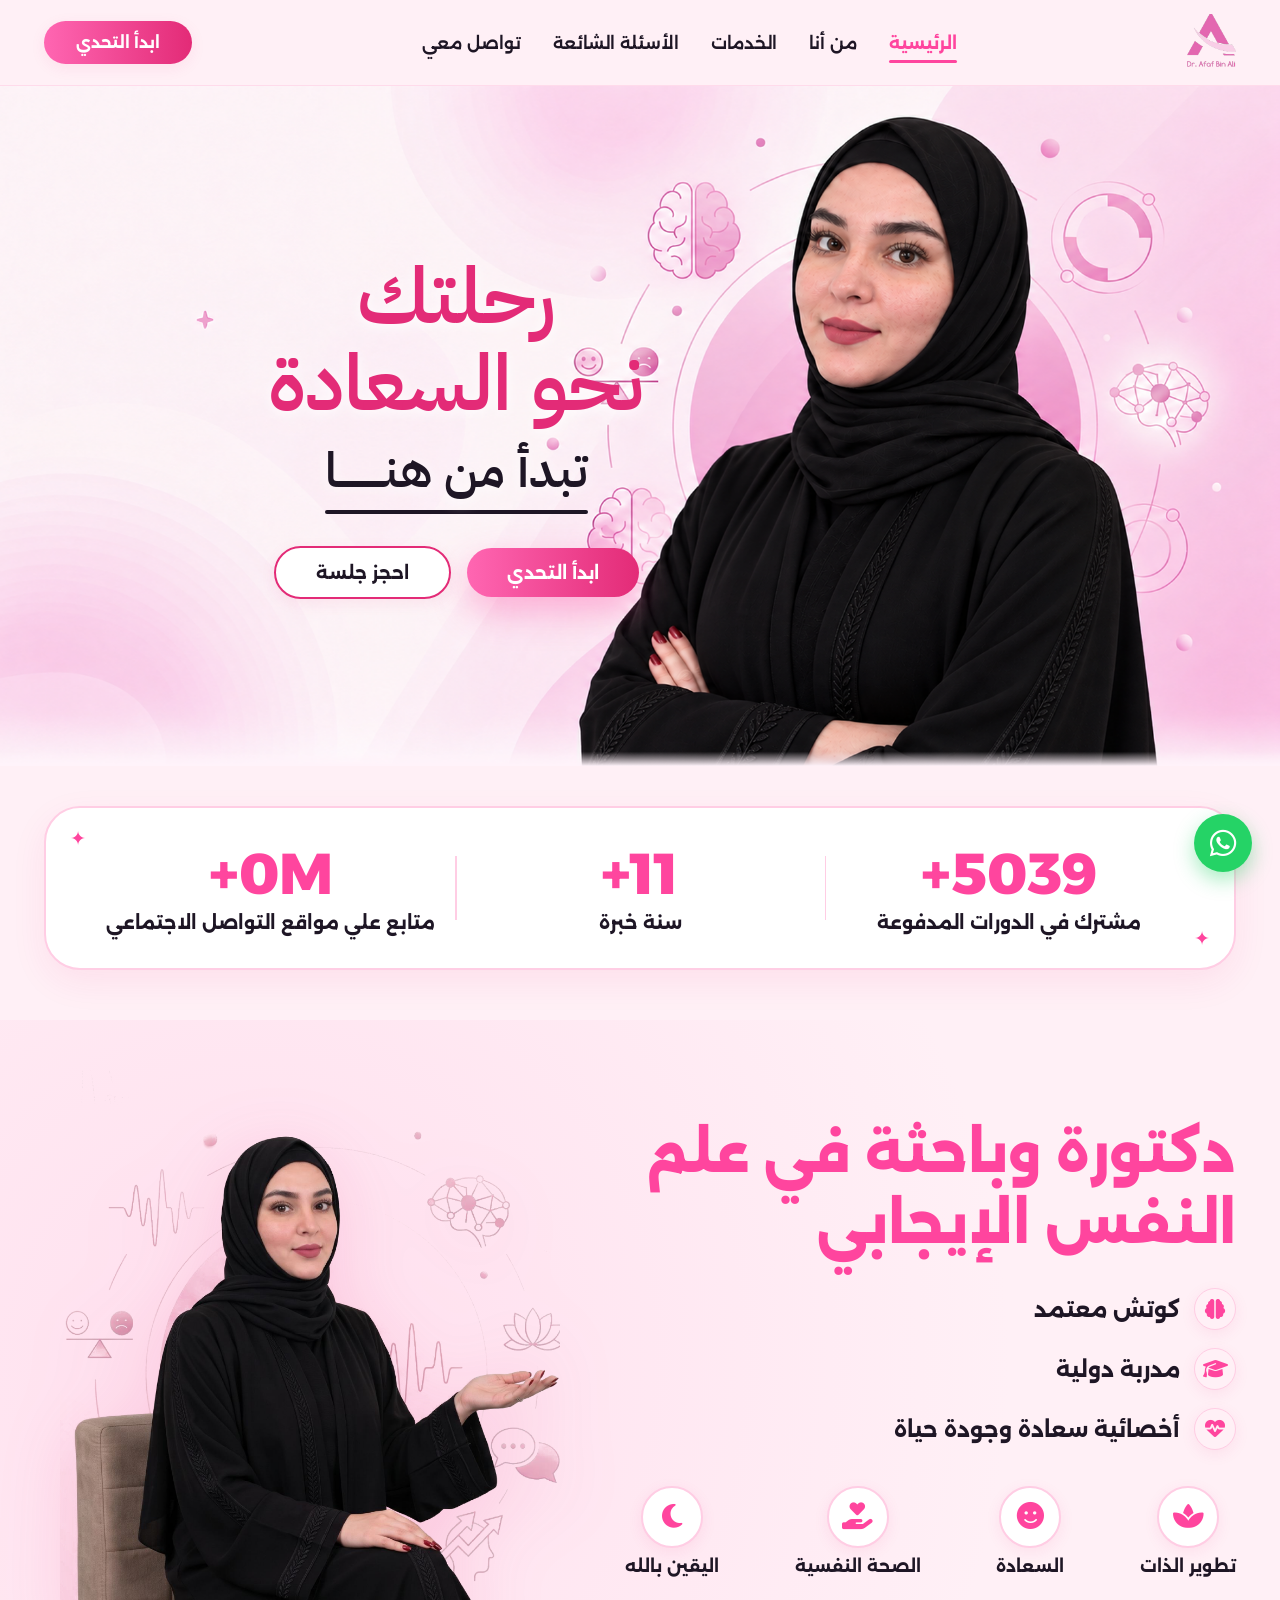
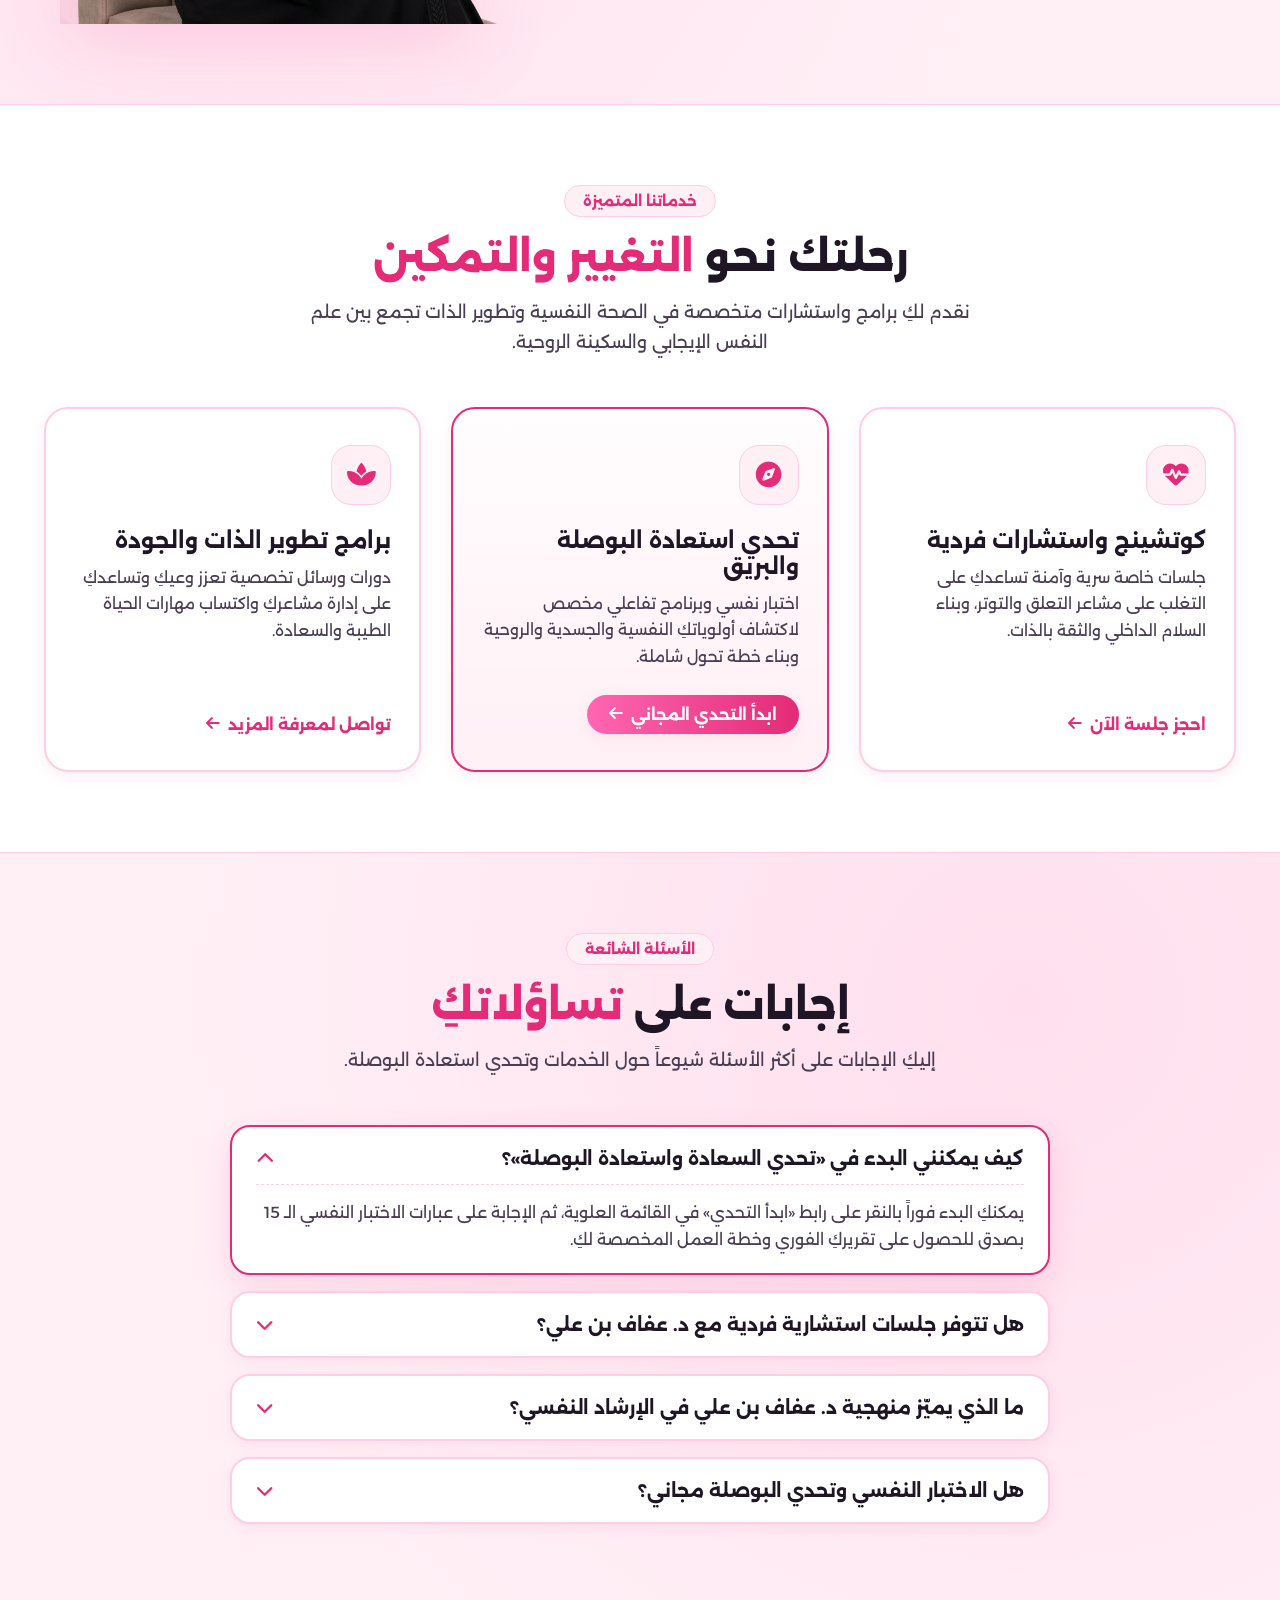
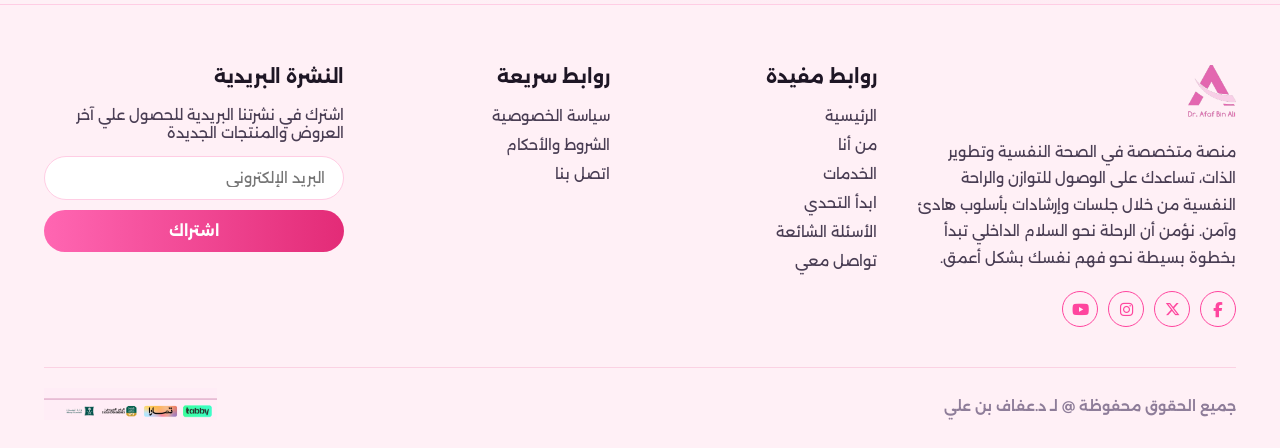
==== commit 5c0bff69: "Add About and Contact pages, design refinements, responsive features, and updated visual assets" ====
--- a/index.html
+++ b/index.html
@@ -39,10 +39,10 @@
         <!-- Navigation Links matching design -->
         <ul class="nav-menu" id="navMenu">
           <li><a href="#home" class="nav-link active">الرئيسية</a></li>
-          <li><a href="#about" class="nav-link">من أنا</a></li>
+          <li><a href="about.html" class="nav-link">من أنا</a></li>
           <li><a href="#services" class="nav-link">الخدمات</a></li>
           <li><a href="#faq" class="nav-link">الأسئلة الشائعة</a></li>
-          <li><a href="#contact" class="nav-link">تواصل معي</a></li>
+          <li><a href="contact.html" class="nav-link">تواصل معي</a></li>
           <li class="mobile-only-link"><a href="challenge.html" class="nav-link">ابدأ التحدي</a></li>
         </ul>
 
@@ -66,7 +66,7 @@
 
       <!-- Mobile-only full width visual -->
       <div class="hero-mobile-visual">
-        <img src="assets/images/hero_person_mobile_blended.png" alt="د. عفاف بن علي" class="hero-mobile-img">
+        <img src="assets/images/hero_person_mobile_perfect.png" alt="د. عفاف بن علي" class="hero-mobile-img">
       </div>
 
       <!-- Text & Buttons Positioned on the LEFT (like Figma & PDF design) -->
@@ -316,7 +316,7 @@
           <h3 class="footer-heading">روابط مفيدة</h3>
           <ul class="footer-menu">
             <li><a href="#home">الرئيسية</a></li>
-            <li><a href="#about">من أنا</a></li>
+            <li><a href="about.html">من أنا</a></li>
             <li><a href="#services">الخدمات</a></li>
             <li><a href="challenge.html">ابدأ التحدي</a></li>
             <li><a href="#faq">الأسئلة الشائعة</a></li>
--- a/index.css
+++ b/index.css
@@ -32,12 +32,14 @@
 
 html, body {
   width: 100%;
-  overflow-x: hidden;
+  overflow-x: clip;
   direction: rtl;
   scroll-behavior: smooth;
   font-family: var(--font-main);
   background-color: #FFF0F6;
   color: var(--text-dark);
+  margin: 0;
+  padding: 0;
 }
 
 a { text-decoration: none; color: inherit; transition: var(--transition); }
@@ -53,7 +55,9 @@
 
 /* ==================== SITE HEADER ==================== */
 .site-header {
-  position: relative;
+  position: -webkit-sticky;
+  position: sticky;
+  top: 0;
   width: 100%;
   z-index: 1000;
   background: rgba(255, 240, 246, 0.96);
@@ -620,10 +624,19 @@
 }
 
 @media (max-width: 992px) {
+  html, body {
+    padding-top: 0 !important;
+    margin-top: 0 !important;
+  }
+
   /* Navbar & Mobile Menu Drawer */
   .site-header {
+    position: -webkit-sticky !important;
+    position: sticky !important;
+    top: 0 !important;
     width: 100% !important;
     max-width: 100vw !important;
+    z-index: 1000 !important;
     box-sizing: border-box !important;
   }
 
@@ -688,6 +701,8 @@
     backdrop-filter: blur(20px);
     -webkit-backdrop-filter: blur(20px);
     flex-direction: column;
+    align-items: center !important;
+    text-align: center !important;
     padding: 24px;
     gap: 16px;
     border-bottom: 2px solid var(--card-border);
@@ -708,8 +723,35 @@
   }
 
   .mobile-only-link {
-    display: block !important;
-    width: 100%;
+    display: flex !important;
+    justify-content: center !important;
+    align-items: center !important;
+    width: 100% !important;
+    margin-top: 8px !important;
+    padding-top: 4px !important;
+  }
+
+  .mobile-only-link .btn-pink-pill,
+  .mobile-only-link a {
+    display: inline-flex !important;
+    align-items: center !important;
+    justify-content: center !important;
+    width: auto !important;
+    min-width: 200px !important;
+    padding: 12px 36px !important;
+    font-size: 1.05rem !important;
+    font-weight: 700 !important;
+    border-radius: 999px !important;
+    background: var(--btn-gradient) !important;
+    color: #ffffff !important;
+    box-shadow: 0 6px 20px rgba(227, 43, 119, 0.35) !important;
+    text-decoration: none !important;
+    text-align: center !important;
+    transition: all 0.3s ease !important;
+  }
+
+  .btn-pink-pill::after {
+    display: none !important;
   }
 
   .nav-link {
@@ -744,7 +786,7 @@
     margin: 0 0 16px 0;
     padding: 0;
     line-height: 0;
-    overflow: hidden;
+    overflow: visible !important;
   }
 
   .hero-mobile-img {
@@ -1203,3 +1245,254 @@
     font-size: 2rem;
   }
 }
+
+/* ==========================================================================
+   ABOUT US PAGE (نبذة عنا) - EXACT PDF STYLING
+   ========================================================================== */
+
+.about-page-main {
+  background-color: #FFF0F6;
+  background-image: 
+    radial-gradient(circle at 10% 20%, rgba(255, 102, 178, 0.07) 0%, transparent 40%),
+    radial-gradient(circle at 90% 70%, rgba(227, 43, 119, 0.06) 0%, transparent 50%);
+  padding-bottom: 70px;
+}
+
+/* 1. HERO SECTION */
+.about-hero-section {
+  padding: 60px 0 35px 0;
+  text-align: center;
+}
+
+.about-hero-title {
+  font-family: 'IBM Plex Sans Arabic', 'Alexandria', sans-serif;
+  font-weight: 700;
+  font-size: clamp(2.8rem, 6vw, 4.5rem);
+  color: #C72E6F;
+  letter-spacing: -0.5px;
+  margin-bottom: 20px;
+  text-shadow: 0 2px 10px rgba(227, 43, 119, 0.1);
+}
+
+.about-hero-subtitle {
+  max-width: 820px;
+  margin: 0 auto;
+  font-size: clamp(1.05rem, 1.8vw, 1.25rem);
+  font-weight: 500;
+  color: #3A2C40;
+  line-height: 1.85;
+}
+
+/* 2. INTEGRATIVE QUOTE BANNER BOX */
+.about-quote-section {
+  padding: 25px 0 45px 0;
+}
+
+.about-quote-box {
+  background: #FFFFFF;
+  border: 1.5px solid #FFCDE4;
+  border-radius: 28px;
+  padding: 35px 45px;
+  box-shadow: 0 10px 35px rgba(227, 43, 119, 0.06);
+  display: flex;
+  align-items: center;
+  justify-content: space-between;
+  gap: 30px;
+  position: relative;
+  overflow: hidden;
+}
+
+.quote-decor-icon {
+  width: 70px;
+  height: 70px;
+  flex-shrink: 0;
+  display: flex;
+  align-items: center;
+  justify-content: center;
+  opacity: 0.85;
+}
+
+.quote-decor-icon svg {
+  width: 100%;
+  height: 100%;
+}
+
+.quote-text-content {
+  flex-grow: 1;
+  text-align: center;
+  font-size: clamp(1.08rem, 1.8vw, 1.25rem);
+  font-weight: 700;
+  color: #2C1E36;
+  line-height: 1.9;
+}
+
+.quote-highlight {
+  color: #C72E6F;
+}
+
+/* 3. ABOUT DR. AFAF BEN ALI SECTION */
+.about-bio-section {
+  padding: 40px 0;
+}
+
+.about-bio-grid {
+  display: grid;
+  grid-template-columns: 1.15fr 0.85fr;
+  gap: 50px;
+  align-items: center;
+}
+
+.about-bio-content {
+  display: flex;
+  flex-direction: column;
+  align-items: flex-start;
+}
+
+.bio-title-badge {
+  display: inline-block;
+  background: #FDEAF2;
+  color: #C72E6F;
+  font-size: 1.45rem;
+  font-weight: 800;
+  padding: 10px 32px;
+  border-radius: 999px;
+  margin-bottom: 32px;
+  box-shadow: 0 4px 15px rgba(227, 43, 119, 0.08);
+}
+
+.bio-bullets-list {
+  list-style: none;
+  display: flex;
+  flex-direction: column;
+  gap: 24px;
+}
+
+.bio-bullet-item {
+  display: flex;
+  align-items: flex-start;
+  gap: 16px;
+}
+
+.bio-bullet-square {
+  width: 14px;
+  height: 14px;
+  background-color: #C72E6F;
+  border-radius: 3px;
+  flex-shrink: 0;
+  margin-top: 10px;
+}
+
+.bio-bullet-text {
+  font-size: clamp(1.05rem, 1.7vw, 1.2rem);
+  font-weight: 700;
+  color: #3A2C40;
+  line-height: 1.9;
+}
+
+.about-bio-visual {
+  display: flex;
+  justify-content: center;
+  align-items: center;
+  position: relative;
+}
+
+.bio-person-img {
+  width: 100%;
+  max-width: 480px;
+  height: auto;
+  object-fit: contain;
+  filter: drop-shadow(0 15px 35px rgba(227, 43, 119, 0.12));
+}
+
+/* 4. THREE VALUE CARDS (MISSION, VISION, PASSION) */
+.about-values-section {
+  padding: 40px 0 60px 0;
+}
+
+.about-values-grid {
+  display: grid;
+  grid-template-columns: repeat(3, 1fr);
+  gap: 28px;
+}
+
+.value-card {
+  background: #FFFFFF;
+  border: 1.5px solid #FFCDE4;
+  border-radius: 24px;
+  padding: 40px 28px;
+  text-align: center;
+  box-shadow: 0 10px 30px rgba(227, 43, 119, 0.05);
+  transition: all 0.35s cubic-bezier(0.16, 1, 0.3, 1);
+  display: flex;
+  flex-direction: column;
+  align-items: center;
+}
+
+.value-card:hover {
+  transform: translateY(-8px);
+  box-shadow: 0 20px 45px rgba(227, 43, 119, 0.14);
+  border-color: #FF459E;
+}
+
+.value-icon-circle {
+  width: 68px;
+  height: 68px;
+  background: #FFF0F6;
+  border: 1px solid #FFCDE4;
+  border-radius: 50%;
+  display: flex;
+  align-items: center;
+  justify-content: center;
+  margin-bottom: 22px;
+  color: #C72E6F;
+  font-size: 1.8rem;
+}
+
+.value-card-title {
+  font-size: 1.45rem;
+  font-weight: 800;
+  color: #C72E6F;
+  margin-bottom: 16px;
+}
+
+.value-card-desc {
+  font-size: 0.98rem;
+  font-weight: 500;
+  color: #4A3E54;
+  line-height: 1.85;
+}
+
+/* RESPONSIVE MEDIA QUERIES FOR ABOUT PAGE */
+@media (max-width: 992px) {
+  .about-bio-grid {
+    grid-template-columns: 1fr;
+    gap: 32px;
+  }
+
+  .about-bio-visual {
+    order: 1; /* PHOTO FIRST ON MOBILE */
+  }
+
+  .about-bio-content {
+    order: 2; /* TEXT CONTENT SECOND ON MOBILE */
+  }
+
+  .bio-person-img {
+    max-width: 360px;
+    margin: 0 auto;
+  }
+
+  .about-values-grid {
+    grid-template-columns: 1fr;
+    gap: 24px;
+  }
+
+  .about-quote-box {
+    padding: 28px 20px;
+  }
+
+  .quote-decor-icon {
+    display: none;
+  }
+}
+
